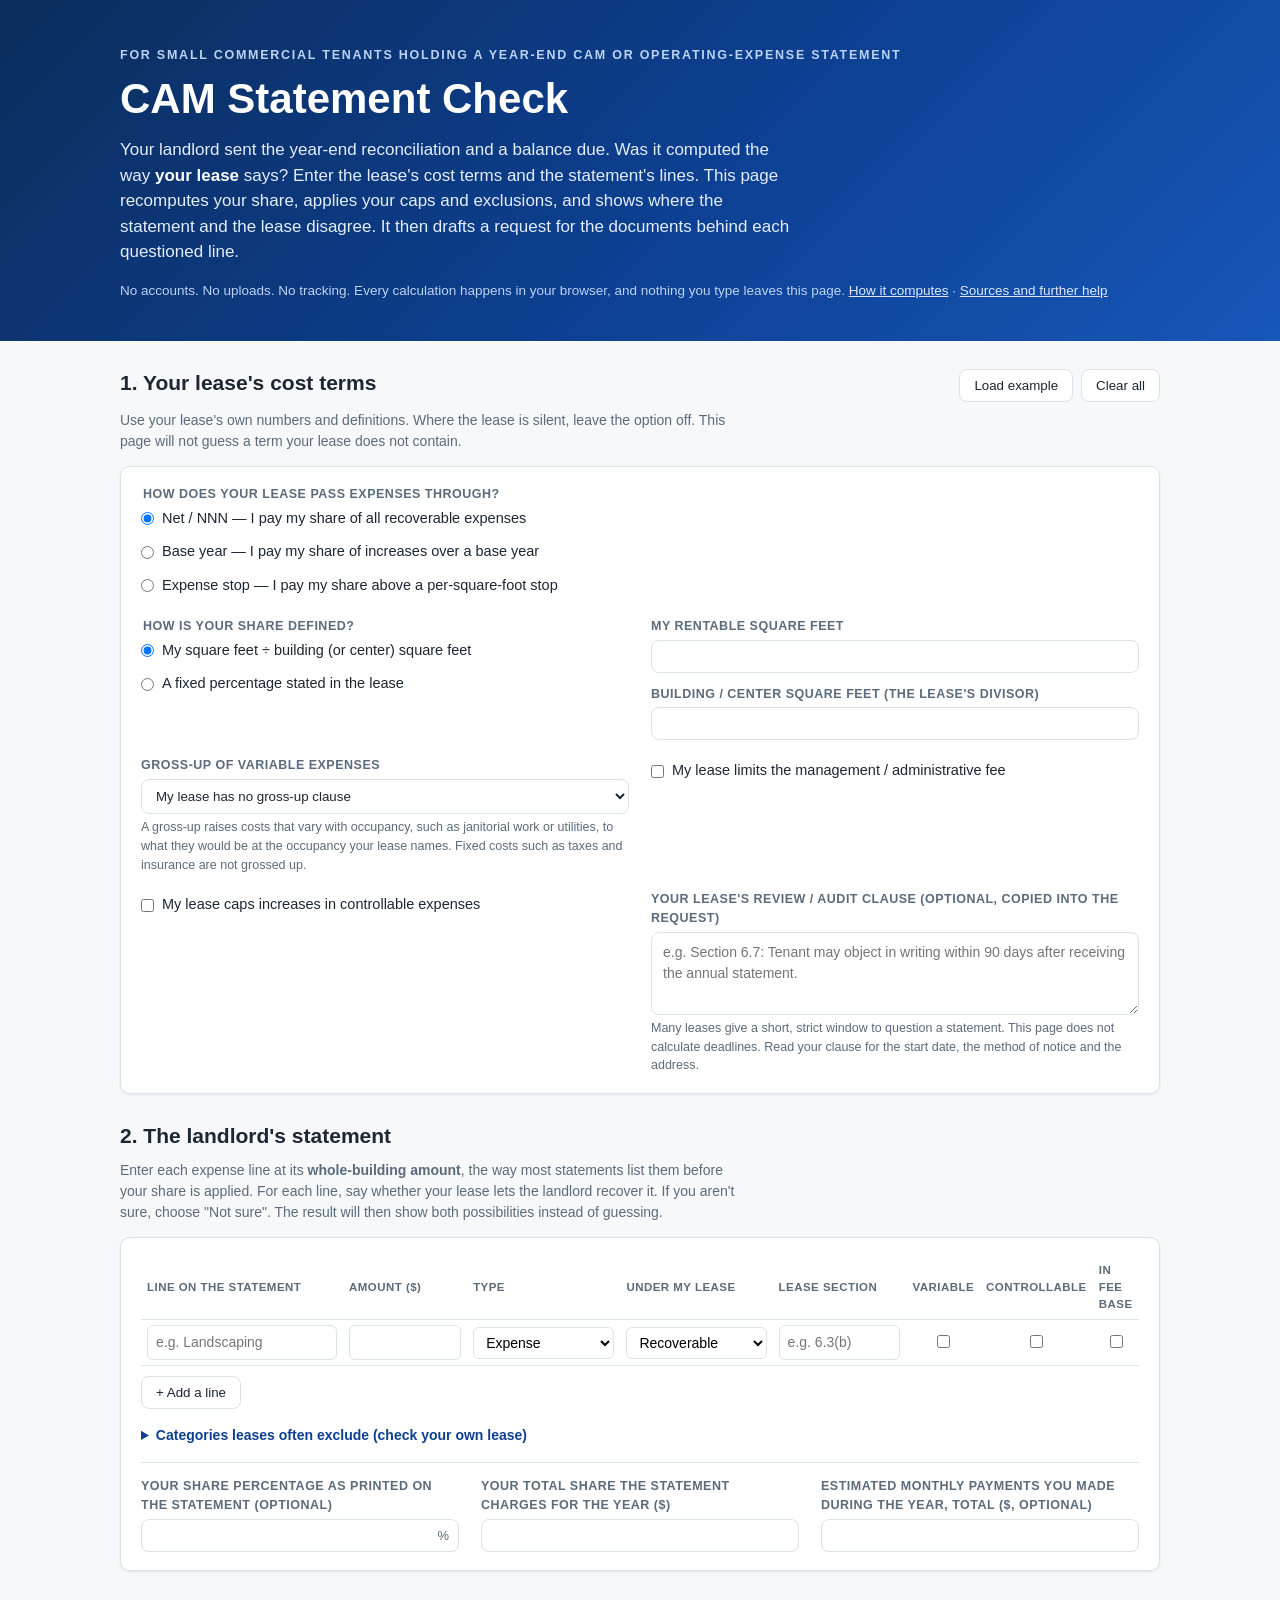
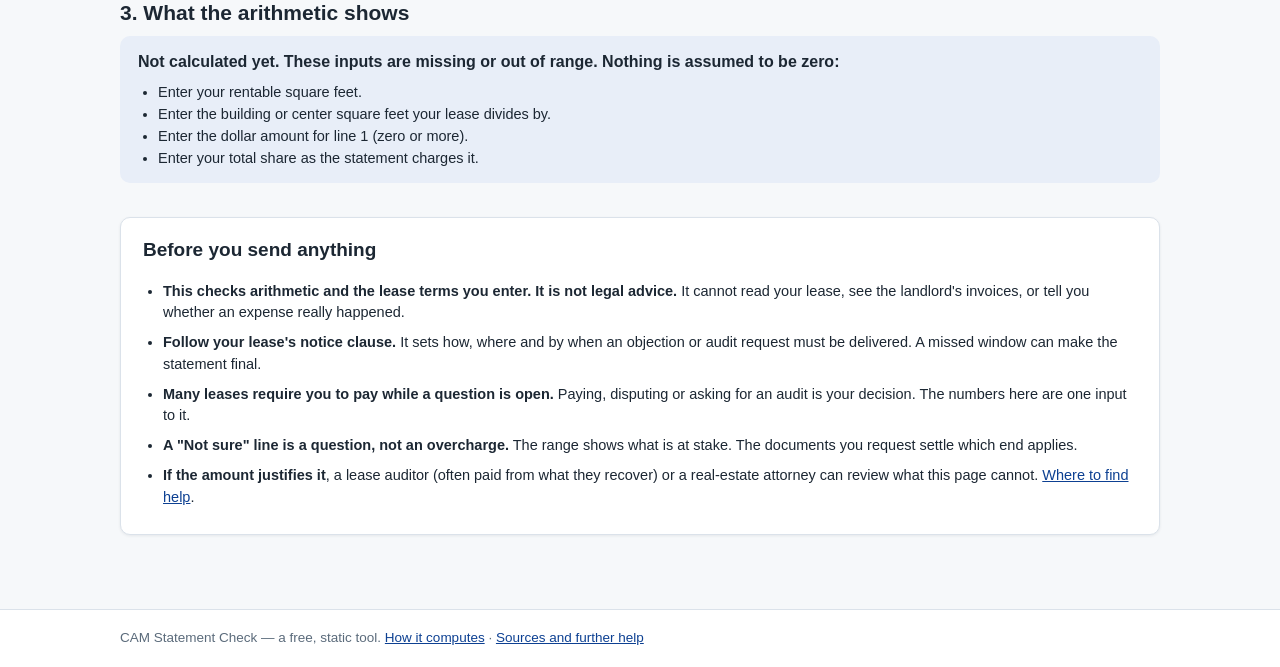
==== index.html @ 767f6fc9 "release: CAM Statement Check" ====
<!DOCTYPE html>
<html lang="en">
<head>
<meta charset="utf-8">
<meta name="viewport" content="width=device-width, initial-scale=1">
<title>CAM Statement Check — Recheck Your Year-End Operating-Expense Reconciliation</title>
<meta name="description" content="For small commercial tenants: recompute your landlord's year-end CAM / operating-expense reconciliation from your own lease terms — share math, gross-up, management fee, caps and exclusions — and get a ready-to-edit request for supporting documents. Nothing leaves your browser.">
<link rel="stylesheet" href="style.css">
</head>
<body>
<a class="skip" href="#results">Skip to results</a>
<header class="masthead">
  <div class="wrap">
    <p class="eyebrow">For small commercial tenants holding a year-end CAM or operating-expense statement</p>
    <h1>CAM Statement Check</h1>
    <p class="lede">Your landlord sent the year-end reconciliation and a balance due. Was it computed the way <strong>your lease</strong> says? Enter the lease's cost terms and the statement's lines. This page recomputes your share, applies your caps and exclusions, and shows where the statement and the lease disagree. It then drafts a request for the documents behind each questioned line.</p>
    <p class="privacy">No accounts. No uploads. No tracking. Every calculation happens in your browser, and nothing you type leaves this page. <a href="methodology.html">How it computes</a> · <a href="sources.html">Sources and further help</a></p>
  </div>
</header>

<main class="wrap">
  <div class="section-head">
    <h2>1. Your lease's cost terms</h2>
    <div class="head-actions">
      <button id="btnExample" type="button" class="btn ghost">Load example</button>
      <button id="btnClear" type="button" class="btn ghost">Clear all</button>
    </div>
  </div>
  <p class="hint">Use your lease's own numbers and definitions. Where the lease is silent, leave the option off. This page will not guess a term your lease does not contain.</p>

  <section class="card" aria-label="Lease terms">
    <fieldset class="field">
      <legend class="label-text">How does your lease pass expenses through?</legend>
      <label class="choice"><input type="radio" name="structure" value="net" checked> Net / NNN — I pay my share of all recoverable expenses</label>
      <label class="choice"><input type="radio" name="structure" value="base_year"> Base year — I pay my share of increases over a base year</label>
      <label class="choice"><input type="radio" name="structure" value="expense_stop"> Expense stop — I pay my share above a per-square-foot stop</label>
    </fieldset>
    <div class="grid">
      <fieldset class="field">
        <legend class="label-text">How is your share defined?</legend>
        <label class="choice"><input type="radio" name="shareBasis" value="rsf" checked> My square feet ÷ building (or center) square feet</label>
        <label class="choice"><input type="radio" name="shareBasis" value="fixed"> A fixed percentage stated in the lease</label>
      </fieldset>
      <div class="field-group">
        <label class="field" data-show="rsf"><span class="label-text">My rentable square feet</span><input id="tenantRsf" type="number" min="0" step="1" inputmode="decimal"></label>
        <label class="field" data-show="rsf stop"><span class="label-text">Building / center square feet (the lease's divisor)</span><input id="denomRsf" type="number" min="0" step="1" inputmode="decimal"></label>
        <label class="field" data-show="fixed"><span class="label-text">Share stated in the lease</span><span class="input-wrap"><input id="fixedPct" type="number" min="0" max="100" step="0.001" inputmode="decimal"><span class="suffix">%</span></span></label>
        <label class="field" data-show="base_year"><span class="label-text">Base-year expense total (whole building, $)</span><input id="baseYearPool" type="number" min="0" step="0.01" inputmode="decimal"></label>
        <label class="field" data-show="expense_stop"><span class="label-text">Expense stop</span><span class="input-wrap"><input id="stopPsf" type="number" min="0" step="0.01" inputmode="decimal"><span class="suffix">$ / SF</span></span></label>
      </div>
    </div>

    <div class="grid">
      <div class="field-group">
        <label class="field"><span class="label-text">Gross-up of variable expenses</span>
          <select id="grossUpMode">
            <option value="none">My lease has no gross-up clause</option>
            <option value="recompute">Gross up the actual amounts I enter</option>
            <option value="already">The statement's amounts are already grossed up</option>
          </select>
          <span class="field-note">A gross-up raises costs that vary with occupancy, such as janitorial work or utilities, to what they would be at the occupancy your lease names. Fixed costs such as taxes and insurance are not grossed up.</span>
        </label>
        <label class="field" data-show="gu-recompute"><span class="label-text">Gross-up occupancy named in the lease</span><span class="input-wrap"><input id="guTarget" type="number" min="0" max="100" step="0.1" inputmode="decimal"><span class="suffix">%</span></span></label>
        <label class="field" data-show="gu-recompute"><span class="label-text">Building's average occupancy that year</span><span class="input-wrap"><input id="guActual" type="number" min="0" max="100" step="0.1" inputmode="decimal"><span class="suffix">%</span></span></label>
      </div>
      <div class="field-group">
        <label class="choice"><input id="feeEnabled" type="checkbox"> My lease limits the management / administrative fee</label>
        <label class="field" data-show="fee"><span class="label-text">Fee allowed, as a percentage of the expenses ticked "in fee base" below</span><span class="input-wrap"><input id="feeCap" type="number" min="0" max="100" step="0.01" inputmode="decimal"><span class="suffix">%</span></span></label>
      </div>
    </div>

    <div class="grid">
      <div class="field-group">
        <label class="choice"><input id="capEnabled" type="checkbox"> My lease caps increases in controllable expenses</label>
        <div data-show="cap">
          <label class="field"><span class="label-text">How the cap is measured</span>
            <select id="capMethod">
              <option value="yoy">Each year: last year's allowable amount + the cap %</option>
              <option value="compound">From a base year, compounding: base × (1 + cap %)<sup>years</sup></option>
              <option value="simple">From a base year, not compounding: base × (1 + cap % × years)</option>
            </select>
            <span class="field-note">Leases describe caps as "cumulative" or "non-cumulative" and "compounding" or not, and the words are used inconsistently. Pick the formula your lease's wording produces.</span>
          </label>
          <label class="field"><span class="label-text">Cap percentage per year</span><span class="input-wrap"><input id="capRate" type="number" min="0" max="100" step="0.01" inputmode="decimal"><span class="suffix">%</span></span></label>
          <label class="field" data-show="cap-yoy"><span class="label-text">Last year's allowable controllable amount — your share ($)</span><input id="capPrior" type="number" min="0" step="0.01" inputmode="decimal"></label>
          <label class="field" data-show="cap-base"><span class="label-text">Base-year controllable amount — your share ($)</span><input id="capBase" type="number" min="0" step="0.01" inputmode="decimal"></label>
          <label class="field" data-show="cap-base"><span class="label-text">Years since the cap's base year</span><input id="capYears" type="number" min="1" max="50" step="1" inputmode="numeric"></label>
          <label class="choice"><input id="capIncludesFee" type="checkbox"> The management fee counts as controllable</label>
        </div>
      </div>
      <div class="field-group">
        <label class="field"><span class="label-text">Your lease's review / audit clause (optional, copied into the request)</span><textarea id="auditClause" rows="3" placeholder="e.g. Section 6.7: Tenant may object in writing within 90 days after receiving the annual statement."></textarea>
        <span class="field-note">Many leases give a short, strict window to question a statement. This page does not calculate deadlines. Read your clause for the start date, the method of notice and the address.</span></label>
      </div>
    </div>
  </section>

  <div class="section-head"><h2>2. The landlord's statement</h2></div>
  <p class="hint">Enter each expense line at its <strong>whole-building amount</strong>, the way most statements list them before your share is applied. For each line, say whether your lease lets the landlord recover it. If you aren't sure, choose "Not sure". The result will then show both possibilities instead of guessing.</p>
  <section class="card" aria-label="Statement lines">
    <div class="table-wrap"><table class="lines" id="lineTable">
      <thead><tr><th>Line on the statement</th><th>Amount ($)</th><th>Type</th><th>Under my lease</th><th>Lease section</th><th title="Varies with occupancy">Variable</th><th title="Counts toward the controllable-expense cap">Controllable</th><th title="Included in the base the management fee is computed on">In fee base</th><th></th></tr></thead>
      <tbody></tbody>
    </table></div>
    <button id="btnAddLine" type="button" class="btn ghost">+ Add a line</button>
    <details class="exclusions">
      <summary>Categories leases often exclude (check your own lease)</summary>
      <p>Only your lease decides what is recoverable. These categories show up in exclusion lists often enough to be worth checking against yours:</p>
      <ul>
        <li>Capital improvements or replacements (some leases allow them only if amortized over their useful life)</li>
        <li>Leasing commissions, advertising for vacant space, and tenant improvements for other tenants</li>
        <li>The landlord's mortgage interest, principal, ground rent and depreciation</li>
        <li>Costs repaid by insurance, warranties or other tenants</li>
        <li>Repairing original construction defects</li>
        <li>Legal fees from disputes with other tenants or lenders</li>
        <li>Fines and penalties caused by the landlord's violations</li>
        <li>Salaries of personnel above the building manager level</li>
        <li>Reserves for future spending, where the lease doesn't permit them</li>
      </ul>
    </details>
    <div class="grid totals">
      <label class="field"><span class="label-text">Your share percentage as printed on the statement (optional)</span><span class="input-wrap"><input id="stmtShare" type="number" min="0" max="100" step="0.001" inputmode="decimal"><span class="suffix">%</span></span></label>
      <label class="field"><span class="label-text">Your total share the statement charges for the year ($)</span><input id="stmtCharge" type="number" min="0" step="0.01" inputmode="decimal"></label>
      <label class="field"><span class="label-text">Estimated monthly payments you made during the year, total ($, optional)</span><input id="stmtPaid" type="number" min="0" step="0.01" inputmode="decimal"></label>
    </div>
  </section>

  <section id="results" aria-label="Results" aria-live="polite">
    <div class="section-head"><h2>3. What the arithmetic shows</h2></div>
    <div id="resultArea"><p class="hint">Enter your lease terms and the statement, or load the example.</p></div>
  </section>

  <section id="requestSection" aria-label="Request for supporting documents" hidden>
    <div class="section-head">
      <h2>4. Your next step: ask for the backup</h2>
      <div class="head-actions">
        <button id="btnCopy" type="button" class="btn ghost">Copy text</button>
        <button id="btnDownload" type="button" class="btn ghost">Download notes (.txt)</button>
        <button id="btnPrint" type="button" class="btn primary">Print / save PDF</button>
      </div>
    </div>
    <div class="grid">
      <label class="field"><span class="label-text">Your business name</span><input id="reqTenant" type="text" autocomplete="organization"></label>
      <label class="field"><span class="label-text">Premises (suite / unit)</span><input id="reqPremises" type="text"></label>
      <label class="field"><span class="label-text">Property</span><input id="reqProperty" type="text"></label>
      <label class="field"><span class="label-text">Statement period</span><input id="reqPeriod" type="text" placeholder="e.g. calendar year 2025"></label>
    </div>
    <p class="hint">A starting draft built only from what you entered above. Edit it before sending. It asks for documents and explanations. It doesn't settle anything, and it isn't a formal notice unless your lease says it is.</p>
    <textarea id="requestText" rows="18" readonly></textarea>
    <pre id="requestPrint" class="print-only"></pre>
  </section>

  <section class="notes" aria-label="Before you send anything">
    <h2>Before you send anything</h2>
    <ul>
      <li><strong>This checks arithmetic and the lease terms you enter. It is not legal advice.</strong> It cannot read your lease, see the landlord's invoices, or tell you whether an expense really happened.</li>
      <li><strong>Follow your lease's notice clause.</strong> It sets how, where and by when an objection or audit request must be delivered. A missed window can make the statement final.</li>
      <li><strong>Many leases require you to pay while a question is open.</strong> Paying, disputing or asking for an audit is your decision. The numbers here are one input to it.</li>
      <li><strong>A "Not sure" line is a question, not an overcharge.</strong> The range shows what is at stake. The documents you request settle which end applies.</li>
      <li><strong>If the amount justifies it</strong>, a lease auditor (often paid from what they recover) or a real-estate attorney can review what this page cannot. <a href="sources.html">Where to find help</a>.</li>
    </ul>
  </section>
</main>

<footer class="footer">
  <div class="wrap">
    <p>CAM Statement Check — a free, static tool. <a href="methodology.html">How it computes</a> · <a href="sources.html">Sources and further help</a></p>
  </div>
</footer>

<script src="engine.js"></script>
<script src="app.js"></script>
</body>
</html>
---- style.css ----
/* CAM Statement Check — single-file stylesheet. */

:root {
  --ink: #1c2733;
  --muted: #5b6b7b;
  --line: #dbe2ea;
  --bg: #f6f8fa;
  --card: #ffffff;
  --accent: #0d4092;
  --accent-soft: #e8eef8;
  --good: #1e6f43;
  --good-soft: #e4f2ea;
  --warn: #9a5b00;
  --warn-soft: #fdf0dc;
  --bad: #a12929;
  --bad-soft: #fbeaea;
  --radius: 10px;
  --shadow: 0 1px 3px rgba(28, 39, 51, .08);
}

* { box-sizing: border-box; }
html { scroll-behavior: smooth; }
body {
  margin: 0;
  font: 16px/1.5 -apple-system, BlinkMacSystemFont, "Segoe UI", Roboto, Helvetica, Arial, sans-serif;
  color: var(--ink);
  background: var(--bg);
}
a { color: var(--accent); }
.skip {
  position: absolute; left: -999px; top: 0; background: var(--accent); color: #fff;
  padding: 8px 14px; border-radius: 0 0 8px 0; z-index: 50;
}
.skip:focus { left: 0; }
.wrap { max-width: 1080px; margin: 0 auto; padding: 0 20px; }

/* Header */
.masthead {
  background: linear-gradient(135deg, #0b2d5c 0%, var(--accent) 55%, #1757b8 100%);
  color: #fff;
  padding: 46px 0 40px;
}
.eyebrow {
  text-transform: uppercase; letter-spacing: .14em; font-size: 12.5px;
  margin: 0 0 10px; color: #bcd2f2; font-weight: 600;
}
.masthead h1 { margin: 0 0 14px; font-size: clamp(28px, 4.4vw, 42px); line-height: 1.15; }
.lede { max-width: 72ch; margin: 0 0 16px; font-size: 17px; color: #e4edfa; }
.lede strong { color: #fff; }
.privacy { margin: 0; font-size: 13.5px; color: #bcd2f2; }
.privacy a { color: #dce8fa; }

main.wrap { padding-top: 26px; padding-bottom: 40px; }

section { margin-bottom: 34px; }
.section-head {
  display: flex; align-items: baseline; justify-content: space-between;
  gap: 12px; flex-wrap: wrap; margin-bottom: 8px;
}
.section-head h2 { margin: 0; font-size: 21px; }
.head-actions { display: flex; gap: 8px; flex-wrap: wrap; }
.hint { color: var(--muted); font-size: 14px; margin: 4px 0 14px; max-width: 80ch; }

/* Buttons */
.btn {
  font: 600 14px/1 inherit; padding: 8px 14px; border-radius: 8px; cursor: pointer;
  border: 1px solid var(--line); background: var(--card); color: var(--ink);
}
.btn.primary { background: var(--accent); border-color: var(--accent); color: #fff; }
.btn.primary:hover { filter: brightness(1.08); }
.btn.ghost { background: var(--card); }
.btn.ghost:hover { border-color: var(--accent); color: var(--accent); }
.btn.danger:hover { border-color: var(--bad); color: var(--bad); }

.field { display: flex; flex-direction: column; gap: 4px; }
.field.compact { max-width: 420px; }
.label-text { font-size: 12.5px; font-weight: 600; color: var(--muted); text-transform: uppercase; letter-spacing: .04em; }
.field-note { font-size: 12.5px; color: var(--muted); }
.input-wrap { position: relative; display: flex; align-items: center; }
.input-wrap .suffix {
  position: absolute; right: 10px; font-size: 13px; color: var(--muted); pointer-events: none;
}
.field input, .field select {
  font: 15px/1.4 inherit; color: var(--ink); width: 100%;
  border: 1px solid var(--line); border-radius: 8px; padding: 8px 10px; background: #fff;
}
.field input:focus, .field select:focus, .field textarea:focus, table.lines input:focus, table.lines select:focus { outline: 2px solid var(--accent-soft); border-color: var(--accent); }
.print-only { display: none; }
.callout { border-left: 4px solid var(--accent); background: var(--accent-soft); border-radius: 0 8px 8px 0; padding: 10px 14px; margin-top: 14px; font-size: 14px; }

/* Notes */
.notes { background: var(--card); border: 1px solid var(--line); border-radius: var(--radius); box-shadow: var(--shadow); padding: 18px 22px; }
.notes h2 { margin-top: 0; font-size: 19px; }
.notes ul { margin: 0; padding-left: 20px; }
.notes li { margin-bottom: 8px; font-size: 14.5px; }

.footer { border-top: 1px solid var(--line); background: var(--card); padding: 18px 0; color: var(--muted); font-size: 13.5px; }
.footer p { margin: 0; }

/* Document pages (methodology/sources) */
.doc { background: var(--card); border: 1px solid var(--line); border-radius: var(--radius); box-shadow: var(--shadow); padding: 22px 26px 28px; margin: 26px 0 40px; }
.doc h1 { margin-top: 0; font-size: 28px; }
.doc h2 { font-size: 19px; margin: 26px 0 8px; border-bottom: 1px solid var(--line); padding-bottom: 6px; }
.doc h3 { font-size: 16px; margin: 18px 0 6px; }
.doc p, .doc li { font-size: 14.5px; }
.doc .formula { background: var(--bg); border: 1px solid var(--line); border-radius: 8px; padding: 12px 16px; font-family: ui-monospace, SFMono-Regular, Menlo, Consolas, monospace; font-size: 13.5px; overflow-x: auto; }
.doc table { border-collapse: collapse; font-size: 14px; margin: 10px 0; }
.doc th, .doc td { border: 1px solid var(--line); padding: 6px 10px; text-align: left; }

@media (max-width: 640px) {
  .masthead { padding: 30px 0 26px; }
  .card { padding: 14px; }
}

/* CAM Statement Check additions */
.card { background: var(--card); border: 1px solid var(--line); border-radius: var(--radius); box-shadow: var(--shadow); padding: 18px 20px; margin-bottom: 26px; }
.grid { display: grid; grid-template-columns: repeat(auto-fit, minmax(280px, 1fr)); gap: 16px 22px; margin-top: 16px; }
.field-group { display: flex; flex-direction: column; gap: 12px; }
fieldset.field { border: none; padding: 0; margin: 0; }
.choice { display: flex; gap: 8px; align-items: baseline; font-size: 14.5px; margin: 4px 0; }
.field textarea, #requestText { width: 100%; font: inherit; font-size: 14px; border: 1px solid var(--line); border-radius: 8px; padding: 9px 11px; background: #fff; }
#requestText { font-family: ui-monospace, SFMono-Regular, Menlo, Consolas, monospace; font-size: 13px; line-height: 1.45; background: var(--bg); }
[hidden] { display: none !important; }

.table-wrap { overflow-x: auto; }
table.lines { width: 100%; border-collapse: collapse; font-size: 14px; min-width: 900px; }
table.lines th { text-align: left; font-size: 11.5px; text-transform: uppercase; letter-spacing: .04em; color: var(--muted); padding: 6px; border-bottom: 1px solid var(--line); }
table.lines td { padding: 5px 6px; border-bottom: 1px solid var(--line); }
table.lines td.c { text-align: center; }
table.lines input[type="text"], table.lines input[type="number"], table.lines select { width: 100%; font: inherit; font-size: 14px; border: 1px solid var(--line); border-radius: 6px; padding: 6px 8px; background: #fff; }
table.lines .f-amount { min-width: 110px; }
.btn.tiny { padding: 2px 9px; font-size: 16px; line-height: 1.2; border: 1px solid var(--line); background: var(--card); border-radius: 6px; cursor: pointer; }
#btnAddLine { margin-top: 10px; }
.exclusions { margin: 16px 0 4px; font-size: 14px; }
.exclusions summary { cursor: pointer; font-weight: 600; color: var(--accent); }
.exclusions ul { margin: 6px 0 0; padding-left: 20px; }
.totals { border-top: 1px solid var(--line); padding-top: 14px; }

.verdict { border-radius: var(--radius); padding: 14px 18px; margin-bottom: 16px; font-size: 16px; font-weight: 600; }
.verdict p { margin: 0; }
.verdict ul { margin: 8px 0 0; padding-left: 20px; font-weight: 400; font-size: 14.5px; }
.verdict.good { background: var(--good-soft); color: var(--good); }
.verdict.warn { background: var(--warn-soft); color: var(--warn); }
.verdict.bad { background: var(--bad-soft); color: var(--bad); }
.verdict.pending { background: var(--accent-soft); color: var(--ink); }
table.bridge { width: 100%; border-collapse: collapse; font-size: 14.5px; background: var(--card); border: 1px solid var(--line); border-radius: var(--radius); }
table.bridge th, table.bridge td { padding: 8px 12px; border-bottom: 1px solid var(--line); text-align: left; }
table.bridge thead th { font-size: 12px; text-transform: uppercase; letter-spacing: .04em; color: var(--muted); background: #f0f4f9; }
table.bridge th[scope="row"] { font-weight: 600; }
table.bridge .num { text-align: right; white-space: nowrap; font-variant-numeric: tabular-nums; }
table.bridge .note { color: var(--muted); font-size: 13px; }
table.bridge tr.total th, table.bridge tr.total td { font-weight: 700; background: var(--accent-soft); }
.findings { padding-left: 20px; }
.findings li { margin-bottom: 8px; font-size: 14.5px; }
#results h3 { font-size: 16px; margin: 22px 0 8px; }

@media print {
  body { background: #fff; font-size: 12px; }
  .masthead { background: none; color: var(--ink); padding: 10px 0; }
  .masthead .eyebrow, .masthead .privacy, .masthead .lede { color: #333; }
  .masthead .lede, .card, .section-head .head-actions, .btn, .skip, .hint, .notes, .footer { display: none !important; }
  .section-head:first-of-type, main > .section-head:nth-of-type(2) { display: none; }
  #requestText { display: none !important; }
  .print-only { display: block; white-space: pre-wrap; font-family: inherit; font-size: 12px; }
  .wrap { max-width: none; padding: 0; }
}

/* radios/checkboxes keep their natural size inside .field */
.field input[type="radio"], .field input[type="checkbox"], .choice input { width: auto; flex: none; margin: 0; }
.choice { align-items: center; }
table.lines { min-width: 1040px; }
table.lines .f-label { min-width: 190px; }
table.lines select { min-width: 140px; }
table.lines .f-clause { min-width: 120px; }
@media (max-width: 640px) {
  table.bridge { font-size: 13.5px; }
  table.bridge th, table.bridge td { padding: 7px 8px; }
}
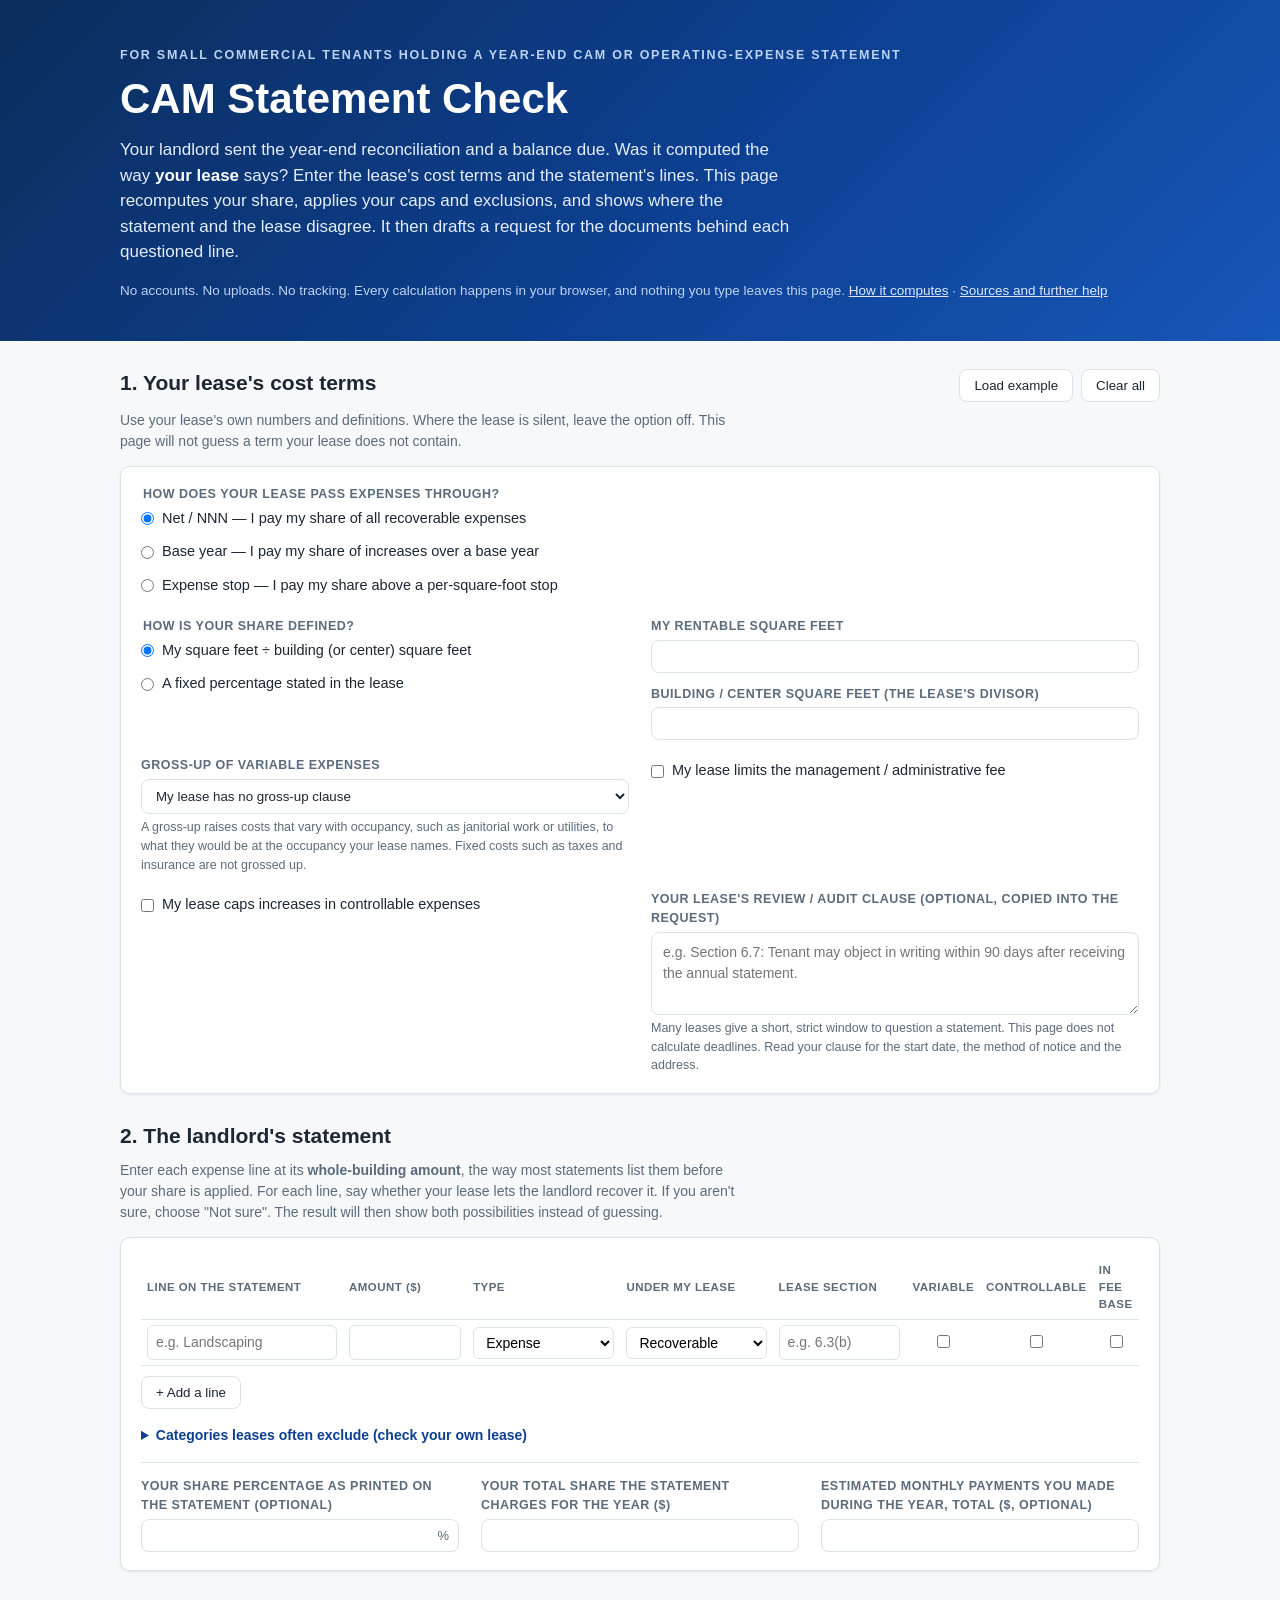
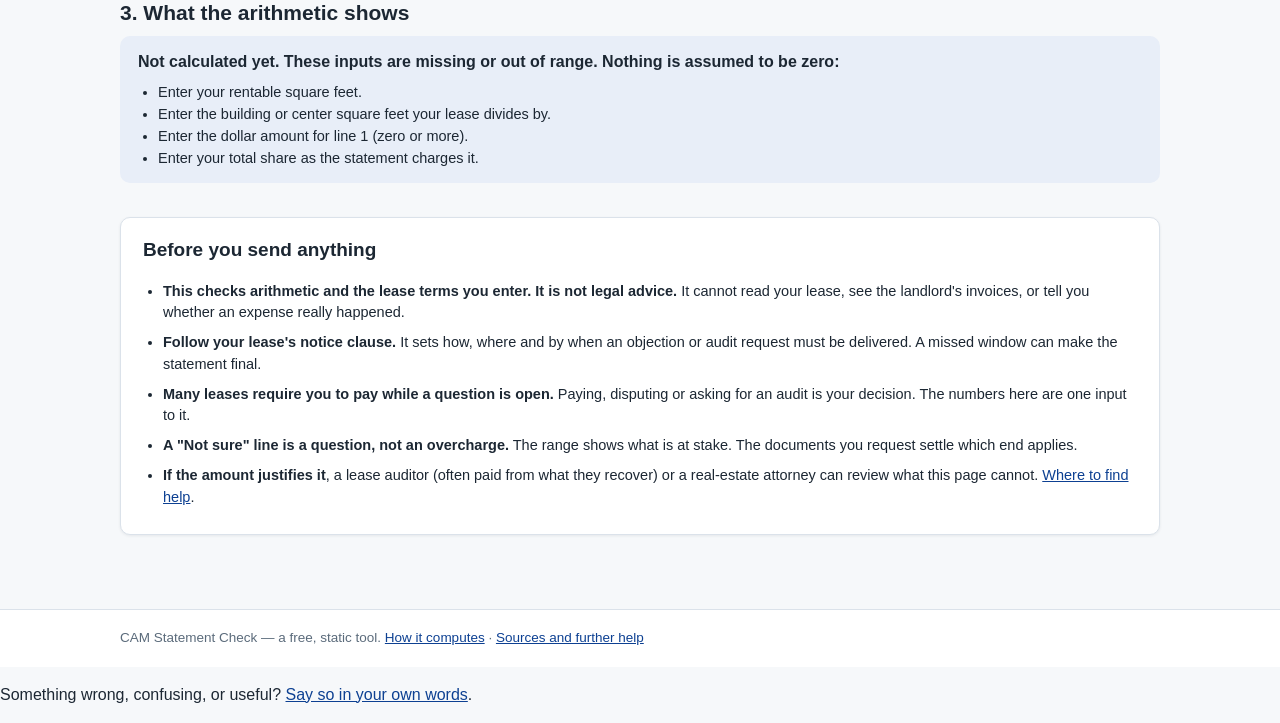
==== commit af0bc36e: "Add a note for saying when something on this page looks wrong" ====
--- a/index.html
+++ b/index.html
@@ -170,5 +170,6 @@
 
 <script src="engine.js"></script>
 <script src="app.js"></script>
+<p class="quest-board-feedback">Something wrong, confusing, or useful? <a href="https://greattombproductions.github.io/quest-board/?project=cam-statement-check#suggest" target="_blank" rel="noopener">Say so in your own words</a>.</p>
 </body>
 </html>
